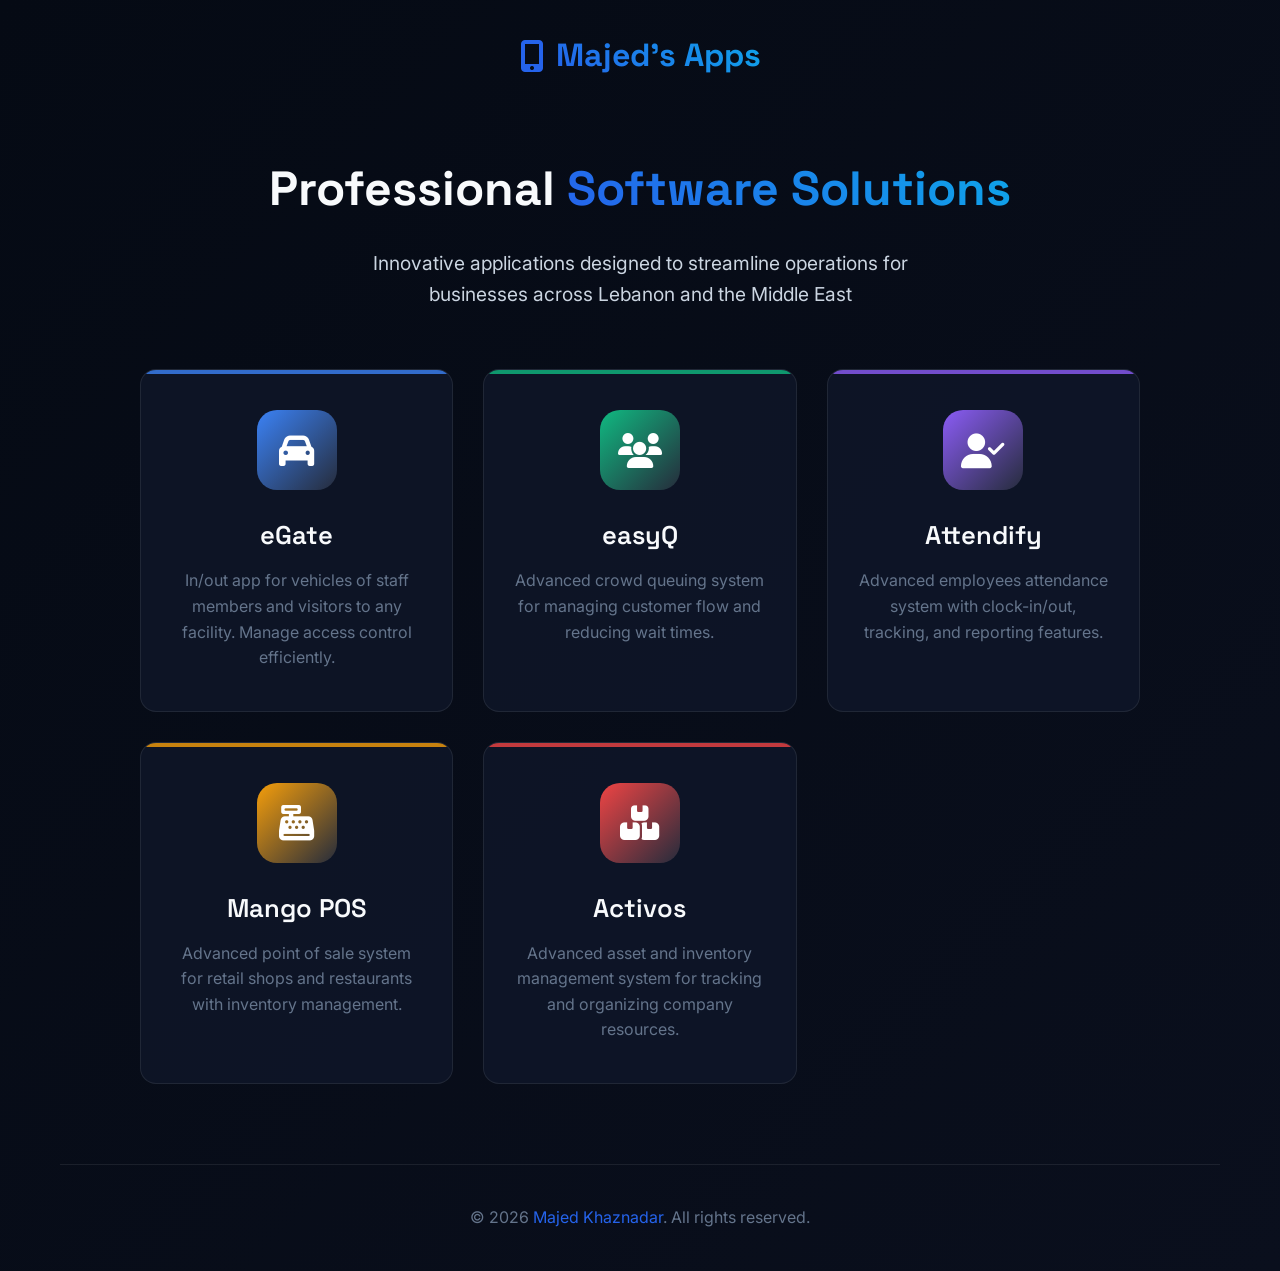
==== apps/index.html @ 02b6e8c2 "Add Majed's Apps page with SEO and 5 app cards" ====
<!DOCTYPE html>
<html lang="en">
<head>
    <meta charset="UTF-8">
    <meta name="viewport" content="width=device-width, initial-scale=1.0">
    <title>Majed's Apps | Professional Software Solutions</title>
    <meta name="description" content="Discover Majed's Apps - Professional software solutions including eGate (vehicle access), easyQ (crowd queuing), Attendify (employee attendance), Mango POS (point of sale), and Activos (asset management).">
    <meta name="keywords" content="Majed's Apps, eGate, easyQ, Attendify, Mango POS, Activos, vehicle access system, crowd queuing system, employee attendance, POS system, asset management, inventory management, Lebanon software, mobile apps Lebanon">
    <meta name="author" content="Majed Khaznadar">
    <meta name="robots" content="index, follow">
    <meta name="geo.region" content="LB">
    <meta name="geo.placename" content="Lebanon">
    <link rel="canonical" href="https://majed.xyz/apps/">
    <meta property="og:type" content="website">
    <meta property="og:site_name" content="Majed's Apps">
    <meta property="og:title" content="Majed's Apps | Professional Software Solutions">
    <meta property="og:description" content="Professional software solutions for businesses: eGate, easyQ, Attendify, Mango POS, and Activos.">
    <meta property="og:url" content="https://majed.xyz/apps/">
    <meta property="og:locale" content="en_US">
    <meta name="twitter:card" content="summary_large_image">
    <meta name="twitter:title" content="Majed's Apps">
    <meta name="twitter:description" content="Professional software solutions for businesses in Lebanon">
    <script type="application/ld+json">
    {
      "@context": "https://schema.org",
      "@graph": [
        {
          "@type": "WebSite",
          "@id": "https://majed.xyz/apps/#website",
          "url": "https://majed.xyz/apps/",
          "name": "Majed's Apps",
          "description": "Professional software solutions for businesses in Lebanon"
        },
        {
          "@type": "Organization",
          "@id": "https://majed.xyz/apps/#organization",
          "name": "Majed's Apps",
          "url": "https://majed.xyz/apps/",
          "founder": {
            "@type": "Person",
            "name": "Majed Khaznadar"
          }
        },
        {
          "@type": "CollectionPage",
          "@id": "https://majed.xyz/apps/#page",
          "url": "https://majed.xyz/apps/",
          "name": "Majed's Apps",
          "description": "Professional software solutions including eGate, easyQ, Attendify, Mango POS, and Activos",
          "isPartOf": {
            "@id": "https://majed.xyz/apps/#website"
          }
        }
      ]
    }
    </script>
    <link rel="stylesheet" href="https://cdnjs.cloudflare.com/ajax/libs/font-awesome/6.4.0/css/all.min.css">
    <link href="https://fonts.googleapis.com/css2?family=Inter:wght@300;400;500;600;700&family=Space+Grotesk:wght@500;600;700&display=swap" rel="stylesheet">
    <style>
        :root {
            --primary: #2563eb;
            --primary-dark: #1d4ed8;
            --secondary: #0ea5e9;
            --accent: #8b5cf6;
            --dark: #0f172a;
            --dark-800: #0a0f1d;
            --dark-900: #050a14;
            --light: #f8fafc;
            --gray: #64748b;
            --light-gray: #cbd5e1;
            --success: #10b981;
            --warning: #f59e0b;
            --danger: #ef4444;
            --egate-color: #3b82f6;
            --easyq-color: #10b981;
            --attendify-color: #8b5cf6;
            --mango-color: #f59e0b;
            --activos-color: #ef4444;
            --border-radius: 16px;
            --transition: all 0.3s ease;
        }

        * {
            margin: 0;
            padding: 0;
            box-sizing: border-box;
        }

        body {
            font-family: 'Inter', sans-serif;
            background: linear-gradient(135deg, var(--dark-900) 0%, var(--dark-800) 100%);
            color: var(--light);
            min-height: 100vh;
            line-height: 1.6;
        }

        .container {
            max-width: 1200px;
            margin: 0 auto;
            padding: 0 20px;
        }

        header {
            padding: 30px 0;
            text-align: center;
        }

        .logo {
            font-family: 'Space Grotesk', sans-serif;
            font-size: 2rem;
            font-weight: 700;
            color: var(--light);
            text-decoration: none;
            display: inline-flex;
            align-items: center;
            gap: 12px;
        }

        .logo i {
            color: var(--primary);
        }

        .logo span {
            background: linear-gradient(45deg, var(--primary), var(--secondary));
            -webkit-background-clip: text;
            background-clip: text;
            color: transparent;
        }

        main {
            padding: 40px 0 80px;
        }

        .hero {
            text-align: center;
            margin-bottom: 60px;
        }

        .hero h1 {
            font-family: 'Space Grotesk', sans-serif;
            font-size: 3rem;
            font-weight: 700;
            margin-bottom: 20px;
        }

        .hero h1 span {
            background: linear-gradient(45deg, var(--primary), var(--secondary));
            -webkit-background-clip: text;
            background-clip: text;
            color: transparent;
        }

        .hero p {
            color: var(--light-gray);
            font-size: 1.2rem;
            max-width: 600px;
            margin: 0 auto;
        }

        .apps-grid {
            display: grid;
            grid-template-columns: repeat(auto-fit, minmax(300px, 1fr));
            gap: 30px;
            max-width: 1000px;
            margin: 0 auto;
        }

        .app-card {
            background: rgba(15, 23, 42, 0.8);
            border: 1px solid rgba(255, 255, 255, 0.08);
            border-radius: var(--border-radius);
            padding: 40px 30px;
            text-align: center;
            transition: var(--transition);
            cursor: pointer;
            position: relative;
            overflow: hidden;
        }

        .app-card::before {
            content: '';
            position: absolute;
            top: 0;
            left: 0;
            right: 0;
            height: 4px;
            background: var(--app-color);
            opacity: 0.8;
        }

        .app-card:hover {
            transform: translateY(-8px);
            border-color: var(--app-color);
            box-shadow: 0 20px 40px rgba(0, 0, 0, 0.3);
        }

        .app-card:hover .app-icon {
            transform: scale(1.1);
        }

        .app-icon {
            width: 80px;
            height: 80px;
            background: linear-gradient(135deg, var(--app-color), rgba(255,255,255,0.1));
            border-radius: 20px;
            display: flex;
            align-items: center;
            justify-content: center;
            margin: 0 auto 25px;
            transition: var(--transition);
            font-size: 2.2rem;
            color: white;
        }

        .app-card h3 {
            font-family: 'Space Grotesk', sans-serif;
            font-size: 1.6rem;
            font-weight: 600;
            margin-bottom: 12px;
            color: var(--light);
        }

        .app-card p {
            color: var(--gray);
            font-size: 1rem;
            line-height: 1.6;
        }

        .app-card.egate { --app-color: var(--egate-color); }
        .app-card.easyq { --app-color: var(--easyq-color); }
        .app-card.attendify { --app-color: var(--attendify-color); }
        .app-card.mango { --app-color: var(--mango-color); }
        .app-card.activos { --app-color: var(--activos-color); }

        footer {
            text-align: center;
            padding: 40px 0;
            border-top: 1px solid rgba(255, 255, 255, 0.08);
            color: var(--gray);
        }

        footer a {
            color: var(--primary);
            text-decoration: none;
        }

        footer a:hover {
            text-decoration: underline;
        }

        @media (max-width: 768px) {
            .hero h1 {
                font-size: 2.2rem;
            }
            
            .hero p {
                font-size: 1rem;
            }

            .apps-grid {
                grid-template-columns: 1fr;
            }
        }
    </style>
</head>
<body>
    <div class="container">
        <header>
            <a href="https://majed.xyz/" class="logo">
                <i class="fas fa-mobile-alt"></i>
                <span>Majed's Apps</span>
            </a>
        </header>

        <main>
            <section class="hero">
                <h1>Professional <span>Software Solutions</span></h1>
                <p>Innovative applications designed to streamline operations for businesses across Lebanon and the Middle East</p>
            </section>

            <div class="apps-grid">
                <div class="app-card egate">
                    <div class="app-icon">
                        <i class="fas fa-car"></i>
                    </div>
                    <h3>eGate</h3>
                    <p>In/out app for vehicles of staff members and visitors to any facility. Manage access control efficiently.</p>
                </div>

                <div class="app-card easyq">
                    <div class="app-icon">
                        <i class="fas fa-users"></i>
                    </div>
                    <h3>easyQ</h3>
                    <p>Advanced crowd queuing system for managing customer flow and reducing wait times.</p>
                </div>

                <div class="app-card attendify">
                    <div class="app-icon">
                        <i class="fas fa-user-check"></i>
                    </div>
                    <h3>Attendify</h3>
                    <p>Advanced employees attendance system with clock-in/out, tracking, and reporting features.</p>
                </div>

                <div class="app-card mango">
                    <div class="app-icon">
                        <i class="fas fa-cash-register"></i>
                    </div>
                    <h3>Mango POS</h3>
                    <p>Advanced point of sale system for retail shops and restaurants with inventory management.</p>
                </div>

                <div class="app-card activos">
                    <div class="app-icon">
                        <i class="fas fa-boxes-stacked"></i>
                    </div>
                    <h3>Activos</h3>
                    <p>Advanced asset and inventory management system for tracking and organizing company resources.</p>
                </div>
            </div>
        </main>

        <footer>
            <p>&copy; 2026 <a href="https://majed.xyz/">Majed Khaznadar</a>. All rights reserved.</p>
        </footer>
    </div>
</body>
</html>
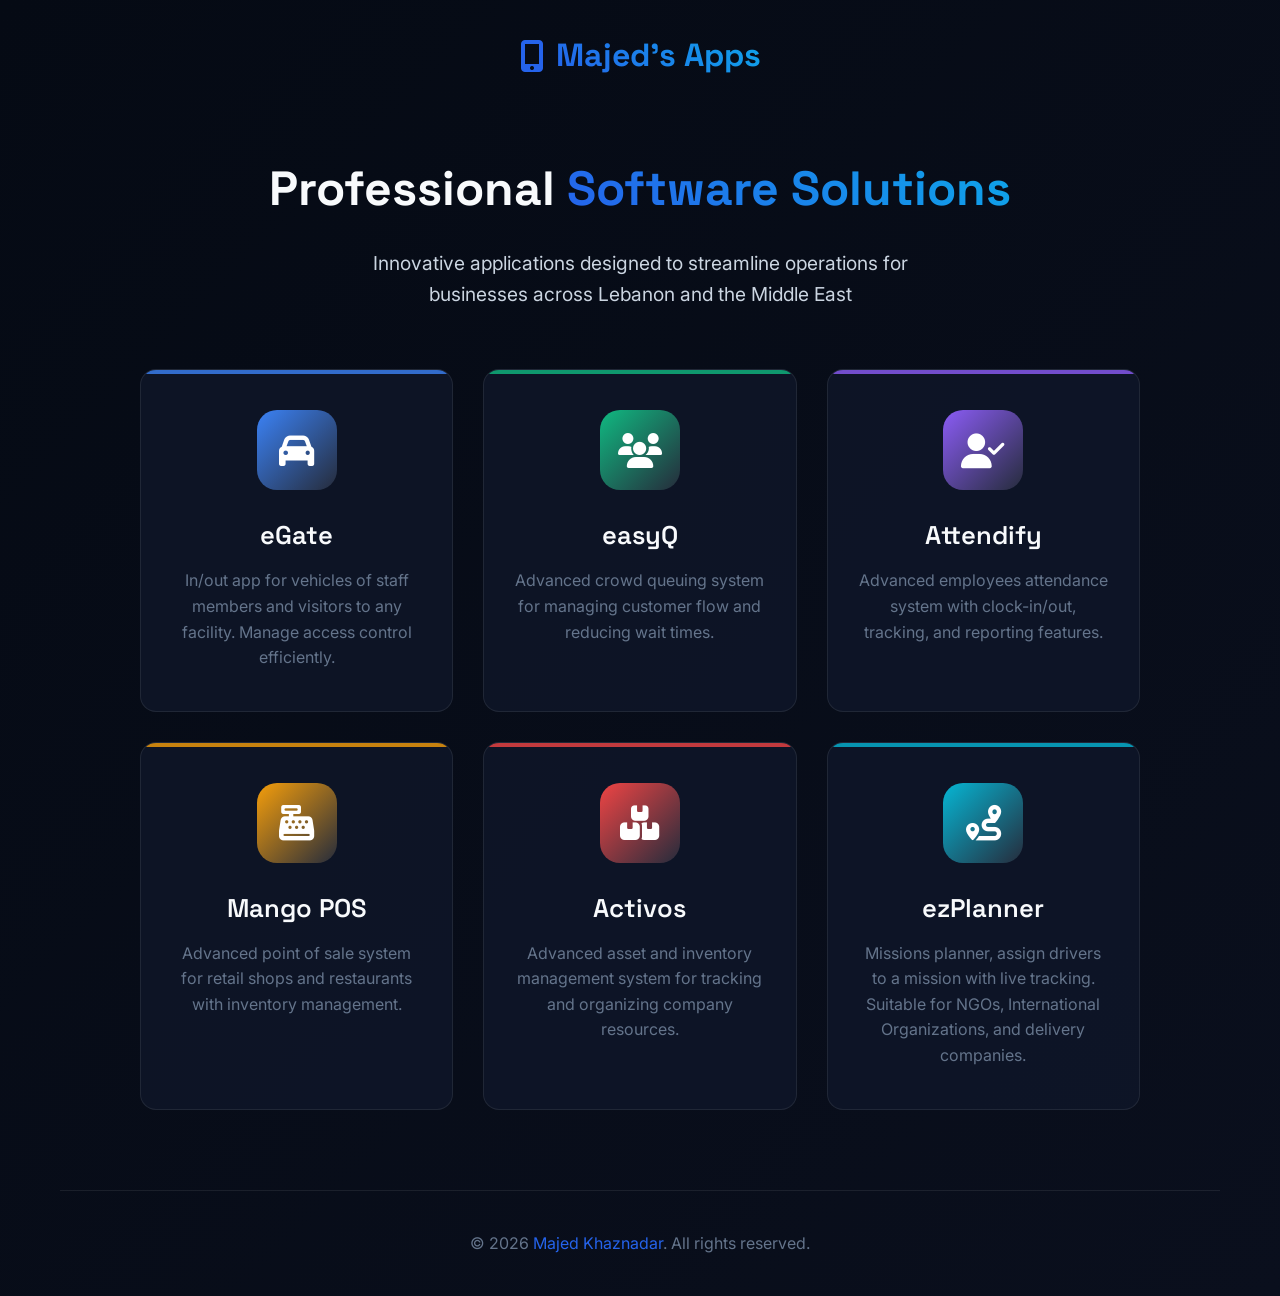
==== commit e21e4a4c: "Update site content and assets" ====
--- a/apps/index.html
+++ b/apps/index.html
@@ -5,7 +5,7 @@
     <meta name="viewport" content="width=device-width, initial-scale=1.0">
     <title>Majed's Apps | Professional Software Solutions</title>
     <meta name="description" content="Discover Majed's Apps - Professional software solutions including eGate (vehicle access), easyQ (crowd queuing), Attendify (employee attendance), Mango POS (point of sale), and Activos (asset management).">
-    <meta name="keywords" content="Majed's Apps, eGate, easyQ, Attendify, Mango POS, Activos, vehicle access system, crowd queuing system, employee attendance, POS system, asset management, inventory management, Lebanon software, mobile apps Lebanon">
+    <meta name="keywords" content="Majed's Apps, eGate, easyQ, Attendify, Mango POS, Activos, ezPlanner, vehicle access system, crowd queuing system, employee attendance, POS system, asset management, inventory management, mission planner, driver tracking, Lebanon software, mobile apps Lebanon">
     <meta name="author" content="Majed Khaznadar">
     <meta name="robots" content="index, follow">
     <meta name="geo.region" content="LB">
@@ -76,6 +76,7 @@
             --attendify-color: #8b5cf6;
             --mango-color: #f59e0b;
             --activos-color: #ef4444;
+            --ezplanner-color: #06b6d4;
             --border-radius: 16px;
             --transition: all 0.3s ease;
         }
@@ -184,7 +185,7 @@
             left: 0;
             right: 0;
             height: 4px;
-            background: var(--app-color);
+            background: var(--app-color, #2563eb) !important;
             opacity: 0.8;
         }
 
@@ -231,6 +232,7 @@
         .app-card.attendify { --app-color: var(--attendify-color); }
         .app-card.mango { --app-color: var(--mango-color); }
         .app-card.activos { --app-color: var(--activos-color); }
+        .app-card.ezplanner { --app-color: var(--ezplanner-color); }
 
         footer {
             text-align: center;
@@ -318,6 +320,14 @@
                     <h3>Activos</h3>
                     <p>Advanced asset and inventory management system for tracking and organizing company resources.</p>
                 </div>
+
+                <div class="app-card ezplanner">
+                    <div class="app-icon">
+                        <i class="fas fa-route"></i>
+                    </div>
+                    <h3>ezPlanner</h3>
+                    <p>Missions planner, assign drivers to a mission with live tracking. Suitable for NGOs, International Organizations, and delivery companies.</p>
+                </div>
             </div>
         </main>
 
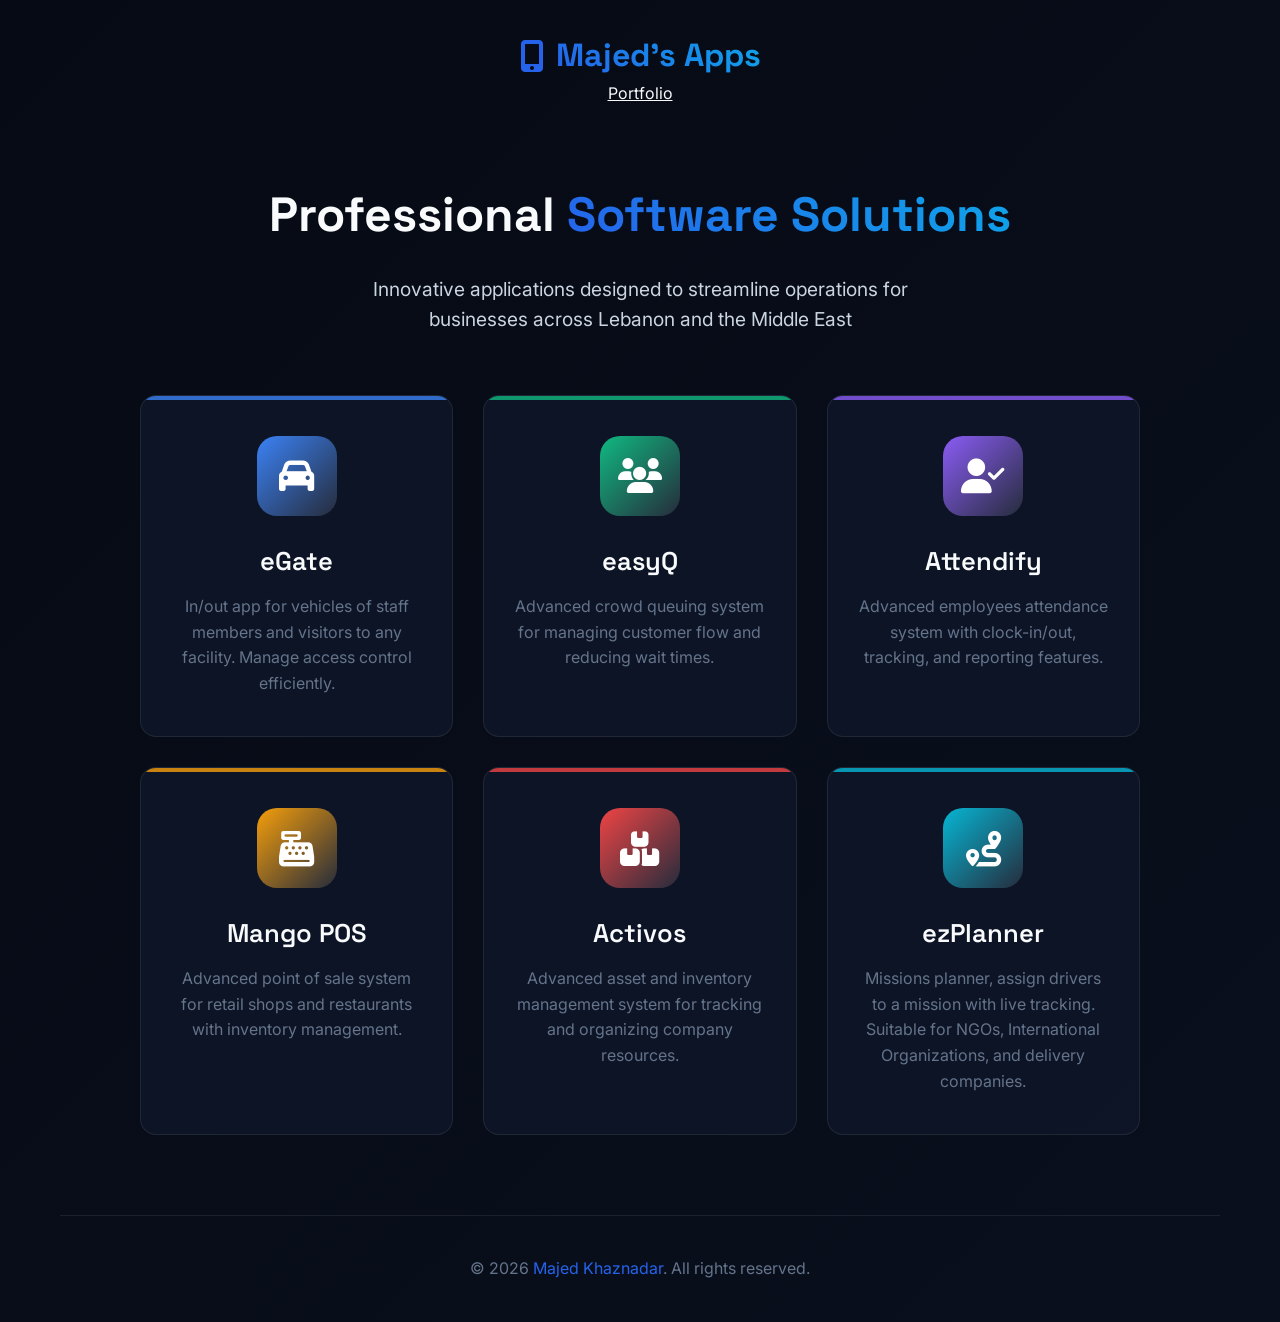
==== commit 188fa0ee: "Publish project portfolio and site navigation" ====
--- a/apps/index.html
+++ b/apps/index.html
@@ -272,6 +272,9 @@
                 <i class="fas fa-mobile-alt"></i>
                 <span>Majed's Apps</span>
             </a>
+            <nav aria-label="Site navigation">
+                <a href="../portfolio.html" style="color: inherit">Portfolio</a>
+            </nav>
         </header>
 
         <main>
